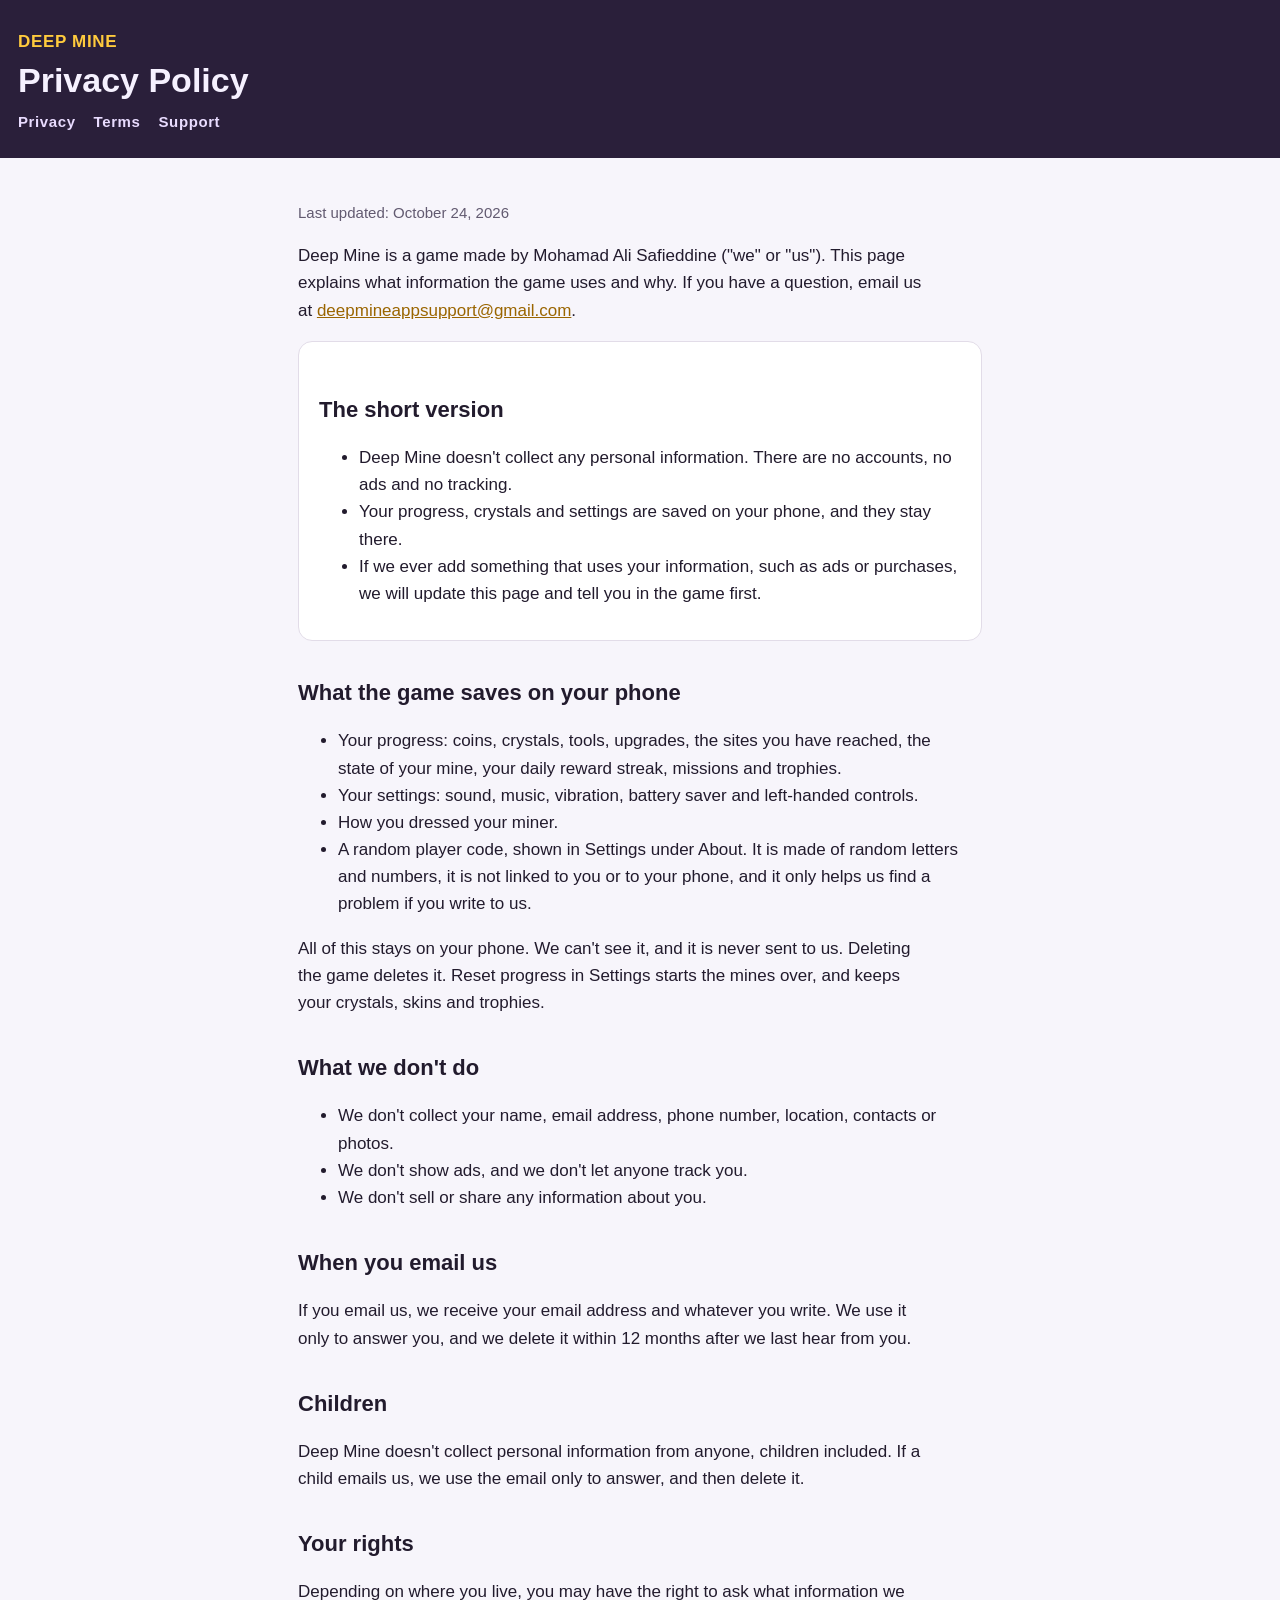
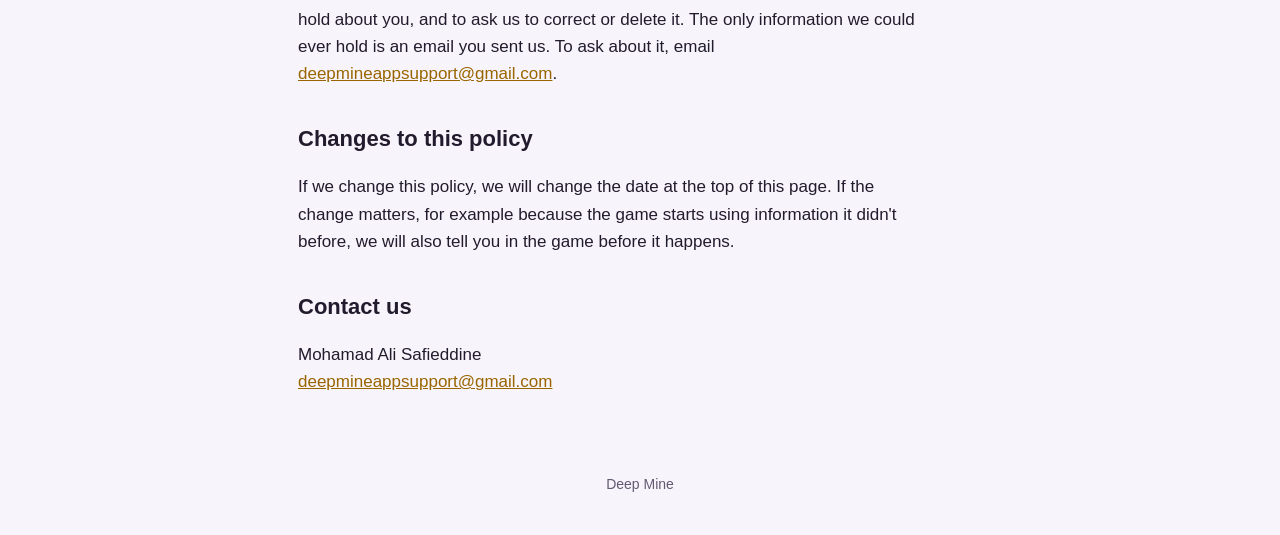
==== privacy.html @ 00b47ae0 "Deep Mine privacy policy, terms of service and support page Co-Authored-By: Claude Opus 5.5 <noreply" ====
<!doctype html>
<html lang="en">
<head>
<meta charset="utf-8">
<meta name="viewport" content="width=device-width, initial-scale=1, viewport-fit=cover">
<title>Deep Mine Privacy Policy</title>
<link rel="stylesheet" href="style.css">
</head>
<body>
<header>
  <a href="index.html">DEEP MINE</a>
  <h1>Privacy Policy</h1>
  <nav><a href="privacy.html">Privacy</a><a href="terms.html">Terms</a><a href="support.html">Support</a></nav>
</header>
<main>
  <p class="updated">Last updated: October 24, 2026</p>
  <p>Deep Mine is a game made by Mohamad Ali Safieddine ("we" or "us"). This page explains what information the game uses and why. If you have a question, email us at <a href="mailto:deepmineappsupport@gmail.com">deepmineappsupport@gmail.com</a>.</p>

  <div class="box">
    <h2>The short version</h2>
    <ul>
      <li>Deep Mine doesn't collect any personal information. There are no accounts, no ads and no tracking.</li>
      <li>Your progress, crystals and settings are saved on your phone, and they stay there.</li>
      <li>If we ever add something that uses your information, such as ads or purchases, we will update this page and tell you in the game first.</li>
    </ul>
  </div>

  <h2>What the game saves on your phone</h2>
  <ul>
    <li>Your progress: coins, crystals, tools, upgrades, the sites you have reached, the state of your mine, your daily reward streak, missions and trophies.</li>
    <li>Your settings: sound, music, vibration, battery saver and left-handed controls.</li>
    <li>How you dressed your miner.</li>
    <li>A random player code, shown in Settings under About. It is made of random letters and numbers, it is not linked to you or to your phone, and it only helps us find a problem if you write to us.</li>
  </ul>
  <p>All of this stays on your phone. We can't see it, and it is never sent to us. Deleting the game deletes it. Reset progress in Settings starts the mines over, and keeps your crystals, skins and trophies.</p>

  <h2>What we don't do</h2>
  <ul>
    <li>We don't collect your name, email address, phone number, location, contacts or photos.</li>
    <li>We don't show ads, and we don't let anyone track you.</li>
    <li>We don't sell or share any information about you.</li>
  </ul>

  <h2>When you email us</h2>
  <p>If you email us, we receive your email address and whatever you write. We use it only to answer you, and we delete it within 12 months after we last hear from you.</p>

  <h2>Children</h2>
  <p>Deep Mine doesn't collect personal information from anyone, children included. If a child emails us, we use the email only to answer, and then delete it.</p>

  <h2>Your rights</h2>
  <p>Depending on where you live, you may have the right to ask what information we hold about you, and to ask us to correct or delete it. The only information we could ever hold is an email you sent us. To ask about it, email <a href="mailto:deepmineappsupport@gmail.com">deepmineappsupport@gmail.com</a>.</p>

  <h2>Changes to this policy</h2>
  <p>If we change this policy, we will change the date at the top of this page. If the change matters, for example because the game starts using information it didn't before, we will also tell you in the game before it happens.</p>

  <h2>Contact us</h2>
  <p>Mohamad Ali Safieddine<br><a href="mailto:deepmineappsupport@gmail.com">deepmineappsupport@gmail.com</a></p>
</main>
<footer>Deep Mine</footer>
</body>
</html>
---- style.css ----
:root {
  --paper: #f7f5fb;
  --card: #ffffff;
  --ink: #221b2d;
  --muted: #625a70;
  --line: #e2dce8;
  --gold: #9a6500;
  --plum: #2a1f3a;
  color-scheme: light;
}
@media (prefers-color-scheme: dark) {
  :root { --paper: #141019; --card: #1d1726; --ink: #eee8f5; --muted: #a99fb8; --line: #31283d; --gold: #ffcb3d; --plum: #0e0b13; color-scheme: dark; }
}
* { box-sizing: border-box; }
body { margin: 0; background: var(--paper); color: var(--ink); font: 17px/1.6 -apple-system, BlinkMacSystemFont, "Segoe UI", Roboto, sans-serif; }
header { background: var(--plum); color: #f6f1ff; padding: 28px max(18px, env(safe-area-inset-left)) 24px; }
header a { color: #ffcb3d; text-decoration: none; font-weight: 800; letter-spacing: 0.04em; }
header h1 { margin: 6px 0 0; font-size: 34px; line-height: 1.15; }
main { max-width: 720px; margin: 0 auto; padding: 28px max(18px, env(safe-area-inset-left)) 60px; }
h2 { font-size: 22px; margin: 34px 0 8px; }
p, li { max-width: 66ch; }
a { color: var(--gold); }
.updated { color: var(--muted); font-size: 15px; }
.box { background: var(--card); border: 1px solid var(--line); border-radius: 14px; padding: 16px 20px; }
nav { display: flex; gap: 18px; flex-wrap: wrap; margin-top: 10px; font-size: 15px; }
nav a { color: #e9dcff; }
footer { color: var(--muted); font-size: 14px; text-align: center; padding: 0 18px 40px; }
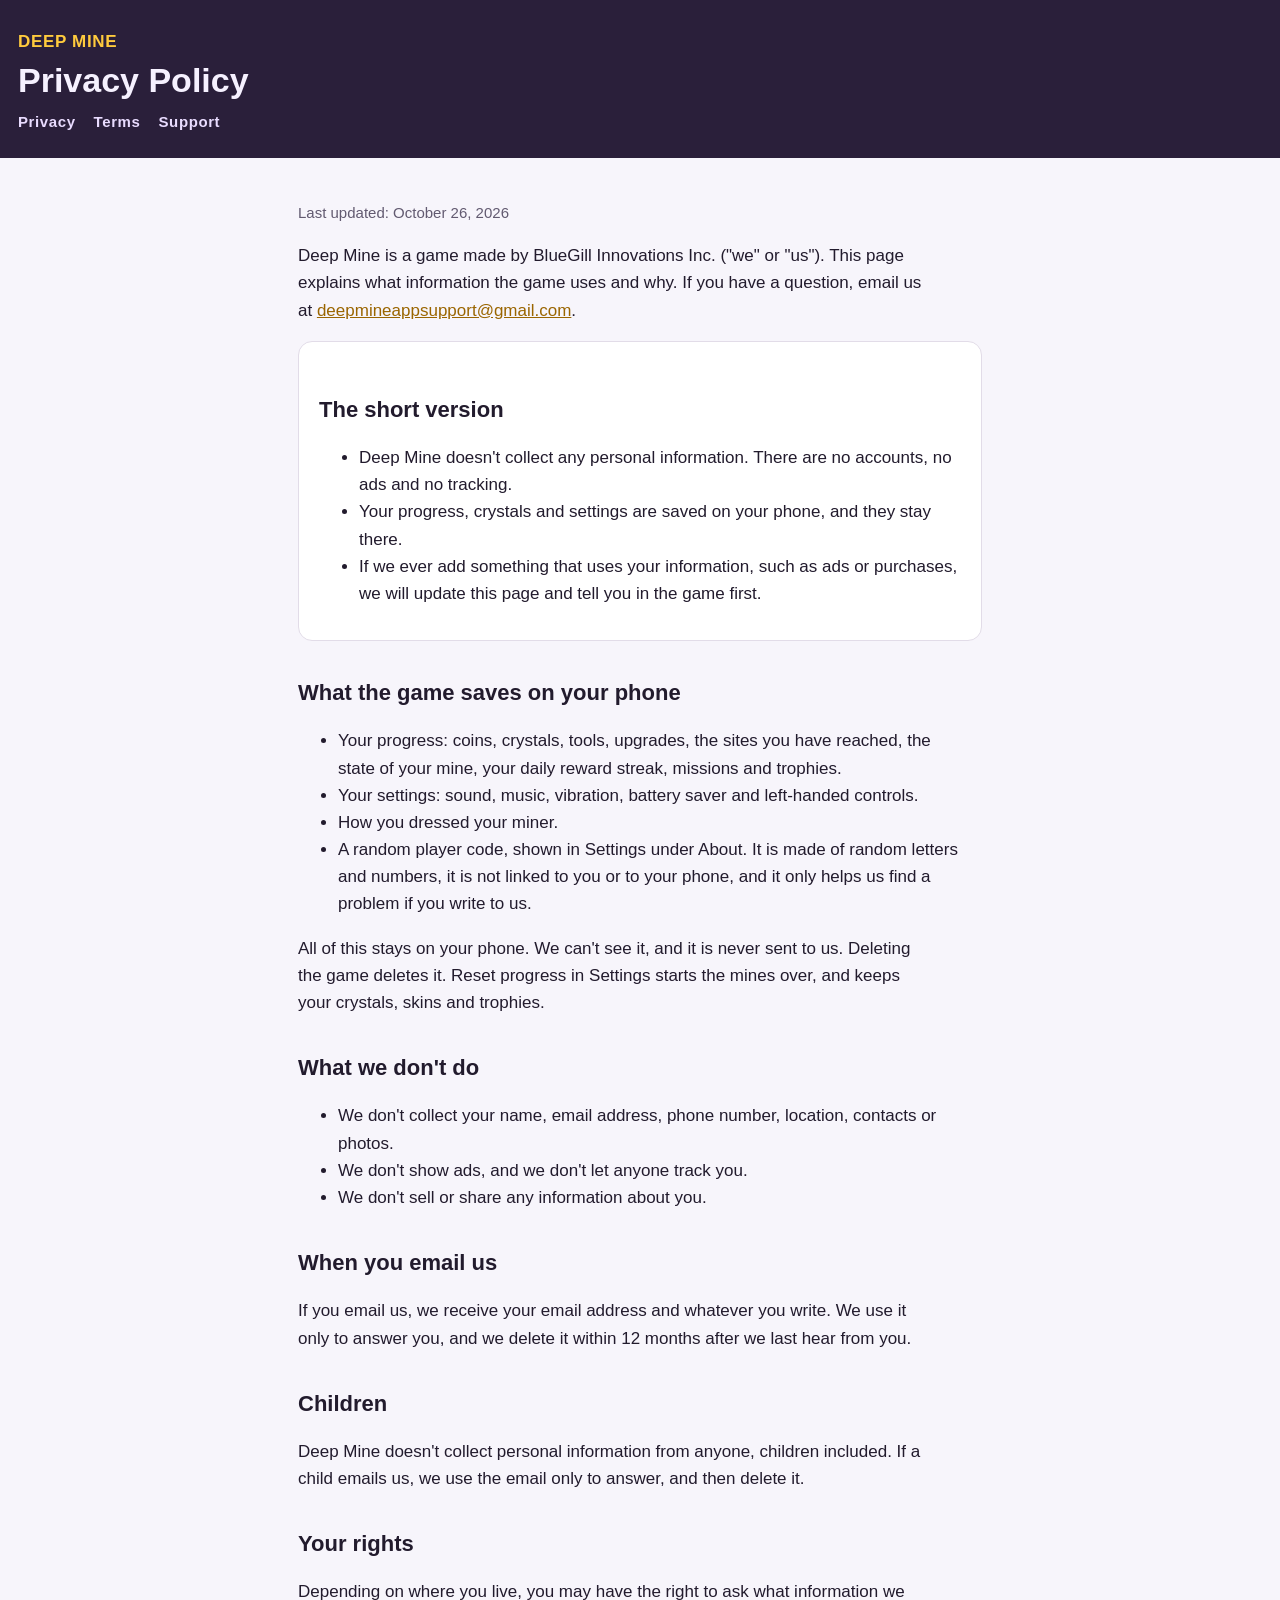
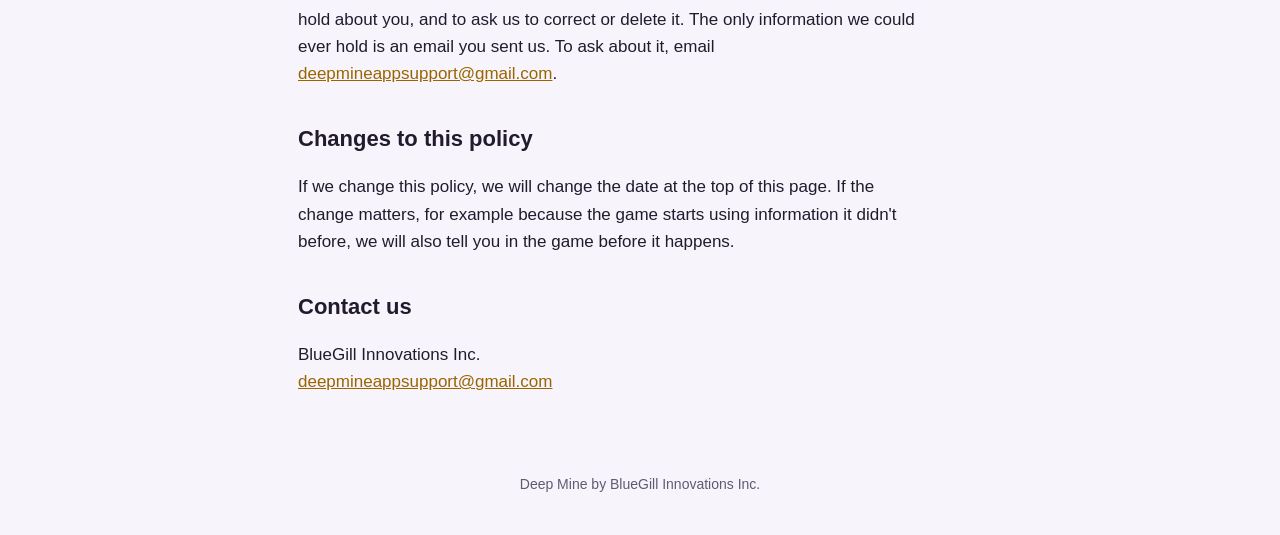
==== commit 09c14470: "Name BlueGill Innovations Inc. as the developer on the legal pages Co-Authored-By: Claude Opus 5.5 <" ====
--- a/privacy.html
+++ b/privacy.html
@@ -13,8 +13,8 @@
   <nav><a href="privacy.html">Privacy</a><a href="terms.html">Terms</a><a href="support.html">Support</a></nav>
 </header>
 <main>
-  <p class="updated">Last updated: October 24, 2026</p>
-  <p>Deep Mine is a game made by Mohamad Ali Safieddine ("we" or "us"). This page explains what information the game uses and why. If you have a question, email us at <a href="mailto:deepmineappsupport@gmail.com">deepmineappsupport@gmail.com</a>.</p>
+  <p class="updated">Last updated: October 26, 2026</p>
+  <p>Deep Mine is a game made by BlueGill Innovations Inc. ("we" or "us"). This page explains what information the game uses and why. If you have a question, email us at <a href="mailto:deepmineappsupport@gmail.com">deepmineappsupport@gmail.com</a>.</p>
 
   <div class="box">
     <h2>The short version</h2>
@@ -54,8 +54,8 @@
   <p>If we change this policy, we will change the date at the top of this page. If the change matters, for example because the game starts using information it didn't before, we will also tell you in the game before it happens.</p>
 
   <h2>Contact us</h2>
-  <p>Mohamad Ali Safieddine<br><a href="mailto:deepmineappsupport@gmail.com">deepmineappsupport@gmail.com</a></p>
+  <p>BlueGill Innovations Inc.<br><a href="mailto:deepmineappsupport@gmail.com">deepmineappsupport@gmail.com</a></p>
 </main>
-<footer>Deep Mine</footer>
+<footer>Deep Mine by BlueGill Innovations Inc.</footer>
 </body>
 </html>
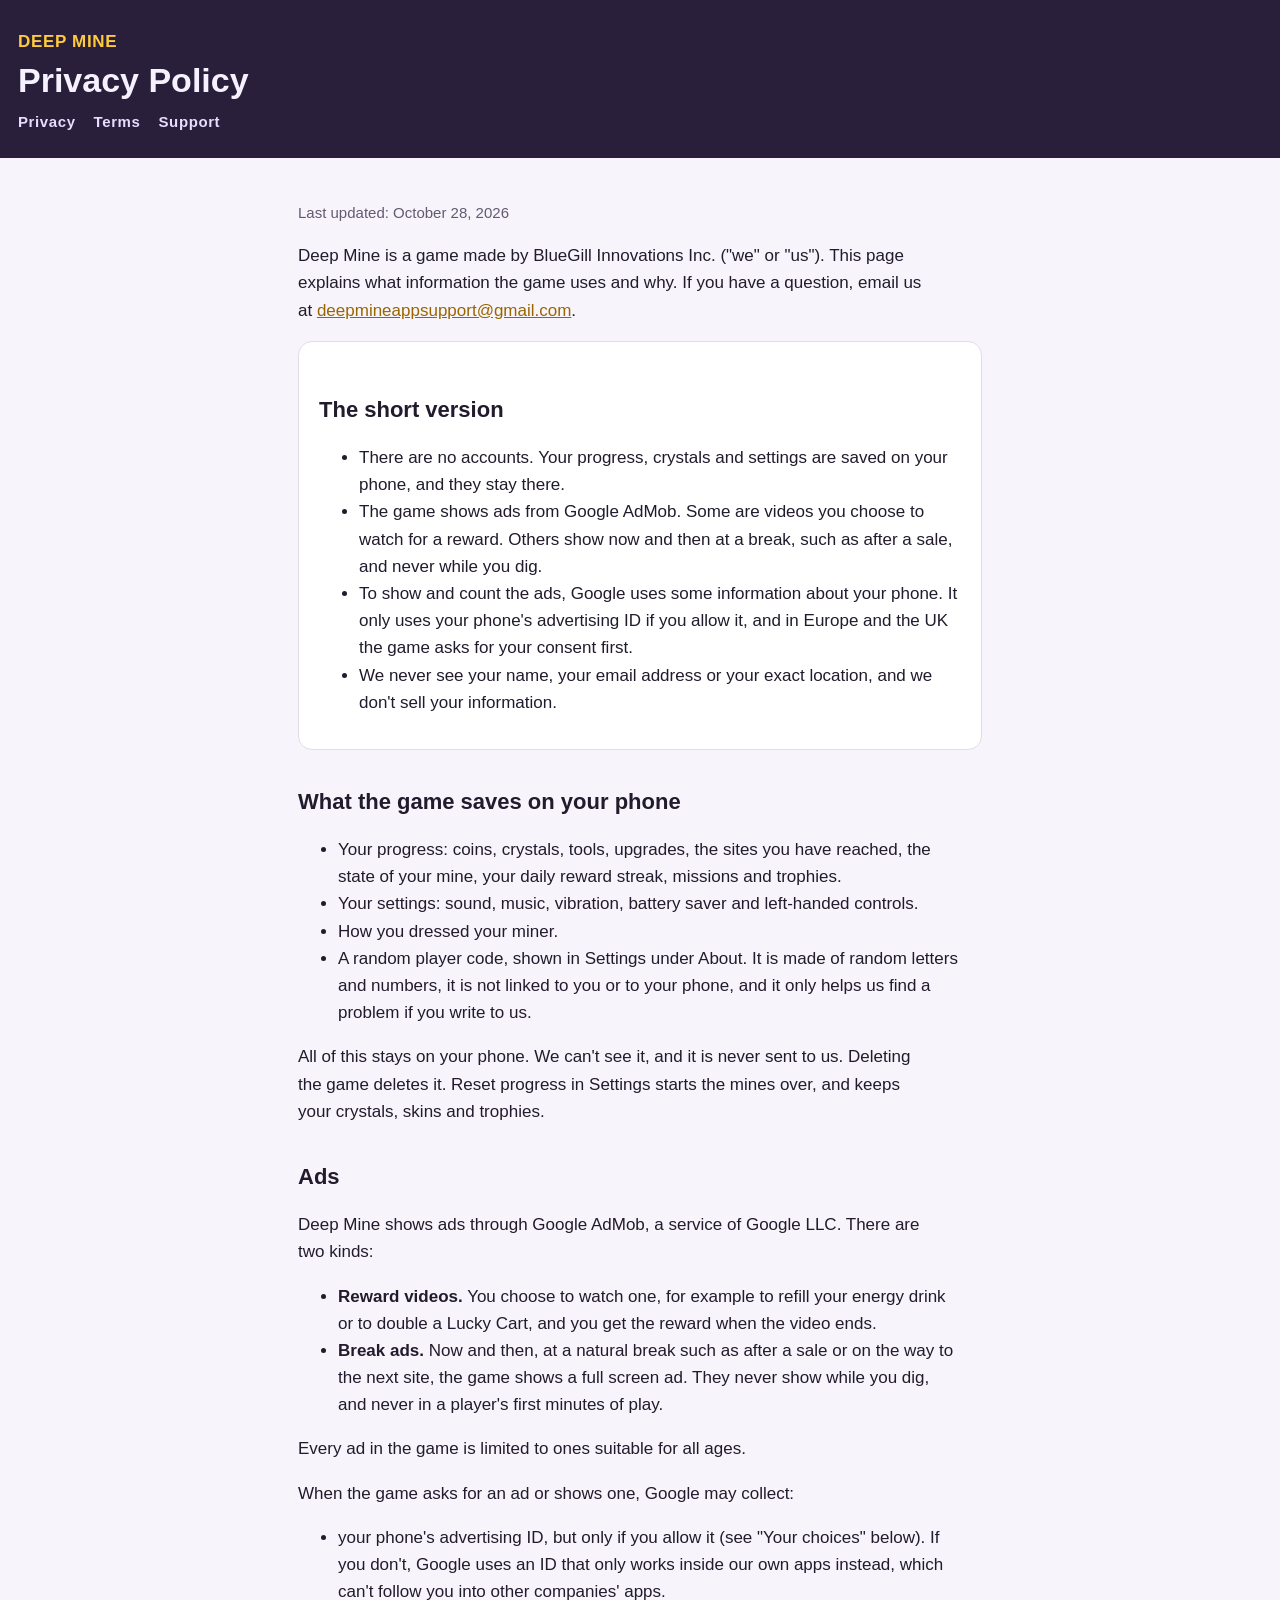
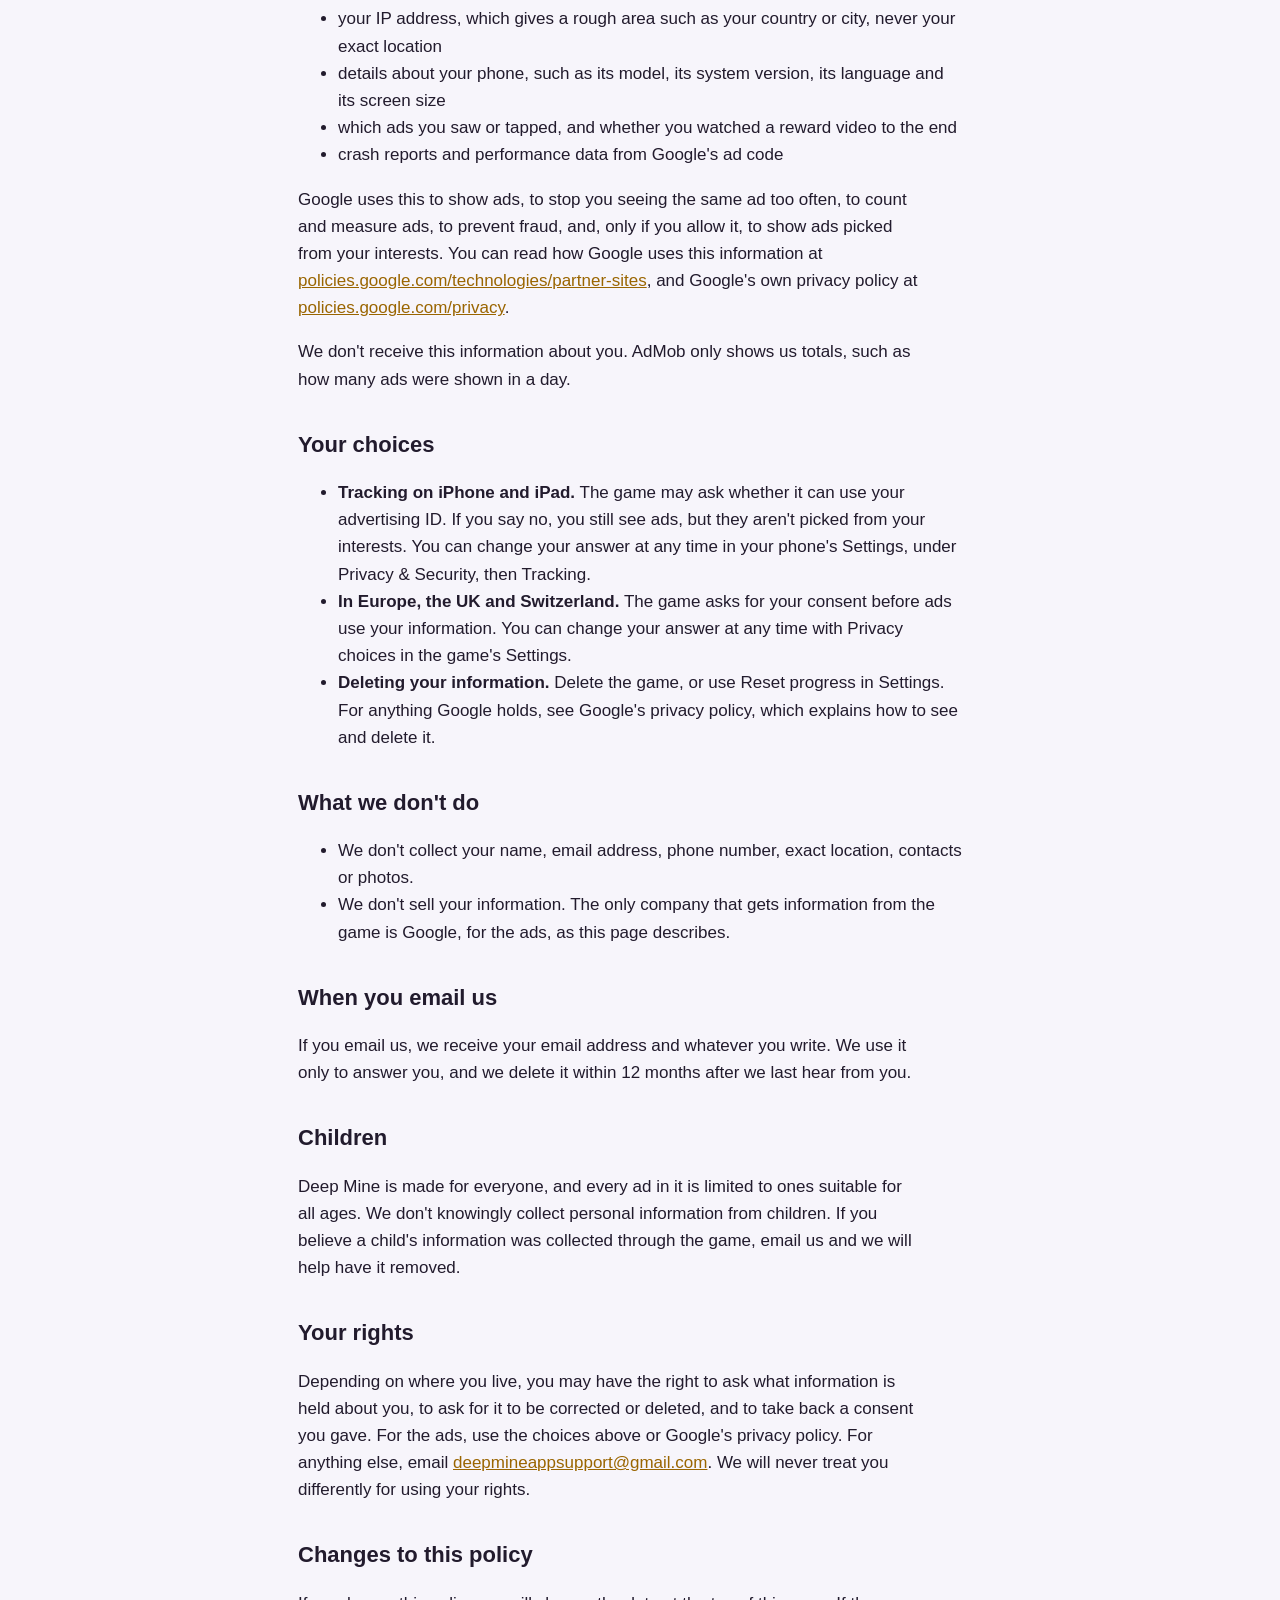
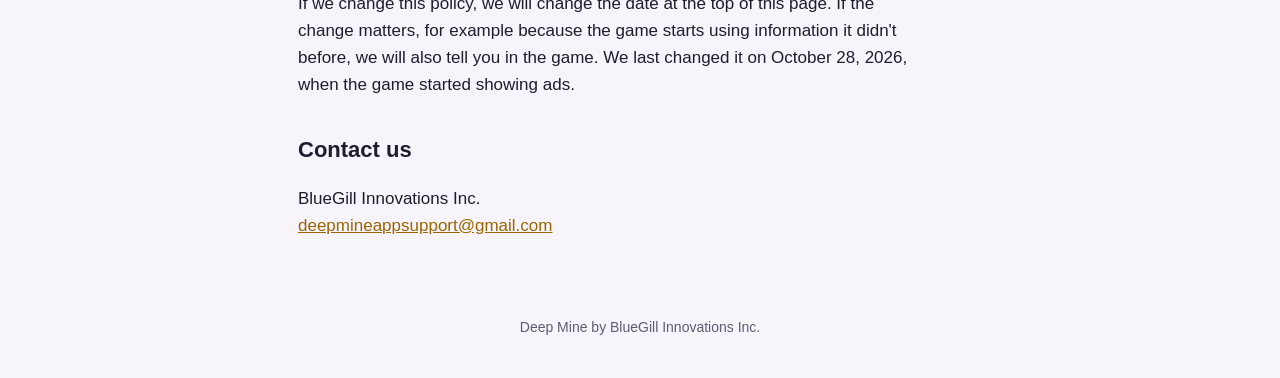
==== commit 928a30f3: "Privacy policy: the game now shows ads (Google AdMob) Says what Google collects for the ads, the tra" ====
--- a/privacy.html
+++ b/privacy.html
@@ -13,15 +13,16 @@
   <nav><a href="privacy.html">Privacy</a><a href="terms.html">Terms</a><a href="support.html">Support</a></nav>
 </header>
 <main>
-  <p class="updated">Last updated: October 26, 2026</p>
+  <p class="updated">Last updated: October 28, 2026</p>
   <p>Deep Mine is a game made by BlueGill Innovations Inc. ("we" or "us"). This page explains what information the game uses and why. If you have a question, email us at <a href="mailto:deepmineappsupport@gmail.com">deepmineappsupport@gmail.com</a>.</p>
 
   <div class="box">
     <h2>The short version</h2>
     <ul>
-      <li>Deep Mine doesn't collect any personal information. There are no accounts, no ads and no tracking.</li>
-      <li>Your progress, crystals and settings are saved on your phone, and they stay there.</li>
-      <li>If we ever add something that uses your information, such as ads or purchases, we will update this page and tell you in the game first.</li>
+      <li>There are no accounts. Your progress, crystals and settings are saved on your phone, and they stay there.</li>
+      <li>The game shows ads from Google AdMob. Some are videos you choose to watch for a reward. Others show now and then at a break, such as after a sale, and never while you dig.</li>
+      <li>To show and count the ads, Google uses some information about your phone. It only uses your phone's advertising ID if you allow it, and in Europe and the UK the game asks for your consent first.</li>
+      <li>We never see your name, your email address or your exact location, and we don't sell your information.</li>
     </ul>
   </div>
 
@@ -34,24 +35,48 @@
   </ul>
   <p>All of this stays on your phone. We can't see it, and it is never sent to us. Deleting the game deletes it. Reset progress in Settings starts the mines over, and keeps your crystals, skins and trophies.</p>
 
+  <h2>Ads</h2>
+  <p>Deep Mine shows ads through Google AdMob, a service of Google LLC. There are two kinds:</p>
+  <ul>
+    <li><strong>Reward videos.</strong> You choose to watch one, for example to refill your energy drink or to double a Lucky Cart, and you get the reward when the video ends.</li>
+    <li><strong>Break ads.</strong> Now and then, at a natural break such as after a sale or on the way to the next site, the game shows a full screen ad. They never show while you dig, and never in a player's first minutes of play.</li>
+  </ul>
+  <p>Every ad in the game is limited to ones suitable for all ages.</p>
+  <p>When the game asks for an ad or shows one, Google may collect:</p>
+  <ul>
+    <li>your phone's advertising ID, but only if you allow it (see "Your choices" below). If you don't, Google uses an ID that only works inside our own apps instead, which can't follow you into other companies' apps.</li>
+    <li>your IP address, which gives a rough area such as your country or city, never your exact location</li>
+    <li>details about your phone, such as its model, its system version, its language and its screen size</li>
+    <li>which ads you saw or tapped, and whether you watched a reward video to the end</li>
+    <li>crash reports and performance data from Google's ad code</li>
+  </ul>
+  <p>Google uses this to show ads, to stop you seeing the same ad too often, to count and measure ads, to prevent fraud, and, only if you allow it, to show ads picked from your interests. You can read how Google uses this information at <a href="https://policies.google.com/technologies/partner-sites">policies.google.com/technologies/partner-sites</a>, and Google's own privacy policy at <a href="https://policies.google.com/privacy">policies.google.com/privacy</a>.</p>
+  <p>We don't receive this information about you. AdMob only shows us totals, such as how many ads were shown in a day.</p>
+
+  <h2>Your choices</h2>
+  <ul>
+    <li><strong>Tracking on iPhone and iPad.</strong> The game may ask whether it can use your advertising ID. If you say no, you still see ads, but they aren't picked from your interests. You can change your answer at any time in your phone's Settings, under Privacy &amp; Security, then Tracking.</li>
+    <li><strong>In Europe, the UK and Switzerland.</strong> The game asks for your consent before ads use your information. You can change your answer at any time with Privacy choices in the game's Settings.</li>
+    <li><strong>Deleting your information.</strong> Delete the game, or use Reset progress in Settings. For anything Google holds, see Google's privacy policy, which explains how to see and delete it.</li>
+  </ul>
+
   <h2>What we don't do</h2>
   <ul>
-    <li>We don't collect your name, email address, phone number, location, contacts or photos.</li>
-    <li>We don't show ads, and we don't let anyone track you.</li>
-    <li>We don't sell or share any information about you.</li>
+    <li>We don't collect your name, email address, phone number, exact location, contacts or photos.</li>
+    <li>We don't sell your information. The only company that gets information from the game is Google, for the ads, as this page describes.</li>
   </ul>
 
   <h2>When you email us</h2>
   <p>If you email us, we receive your email address and whatever you write. We use it only to answer you, and we delete it within 12 months after we last hear from you.</p>
 
   <h2>Children</h2>
-  <p>Deep Mine doesn't collect personal information from anyone, children included. If a child emails us, we use the email only to answer, and then delete it.</p>
+  <p>Deep Mine is made for everyone, and every ad in it is limited to ones suitable for all ages. We don't knowingly collect personal information from children. If you believe a child's information was collected through the game, email us and we will help have it removed.</p>
 
   <h2>Your rights</h2>
-  <p>Depending on where you live, you may have the right to ask what information we hold about you, and to ask us to correct or delete it. The only information we could ever hold is an email you sent us. To ask about it, email <a href="mailto:deepmineappsupport@gmail.com">deepmineappsupport@gmail.com</a>.</p>
+  <p>Depending on where you live, you may have the right to ask what information is held about you, to ask for it to be corrected or deleted, and to take back a consent you gave. For the ads, use the choices above or Google's privacy policy. For anything else, email <a href="mailto:deepmineappsupport@gmail.com">deepmineappsupport@gmail.com</a>. We will never treat you differently for using your rights.</p>
 
   <h2>Changes to this policy</h2>
-  <p>If we change this policy, we will change the date at the top of this page. If the change matters, for example because the game starts using information it didn't before, we will also tell you in the game before it happens.</p>
+  <p>If we change this policy, we will change the date at the top of this page. If the change matters, for example because the game starts using information it didn't before, we will also tell you in the game. We last changed it on October 28, 2026, when the game started showing ads.</p>
 
   <h2>Contact us</h2>
   <p>BlueGill Innovations Inc.<br><a href="mailto:deepmineappsupport@gmail.com">deepmineappsupport@gmail.com</a></p>
